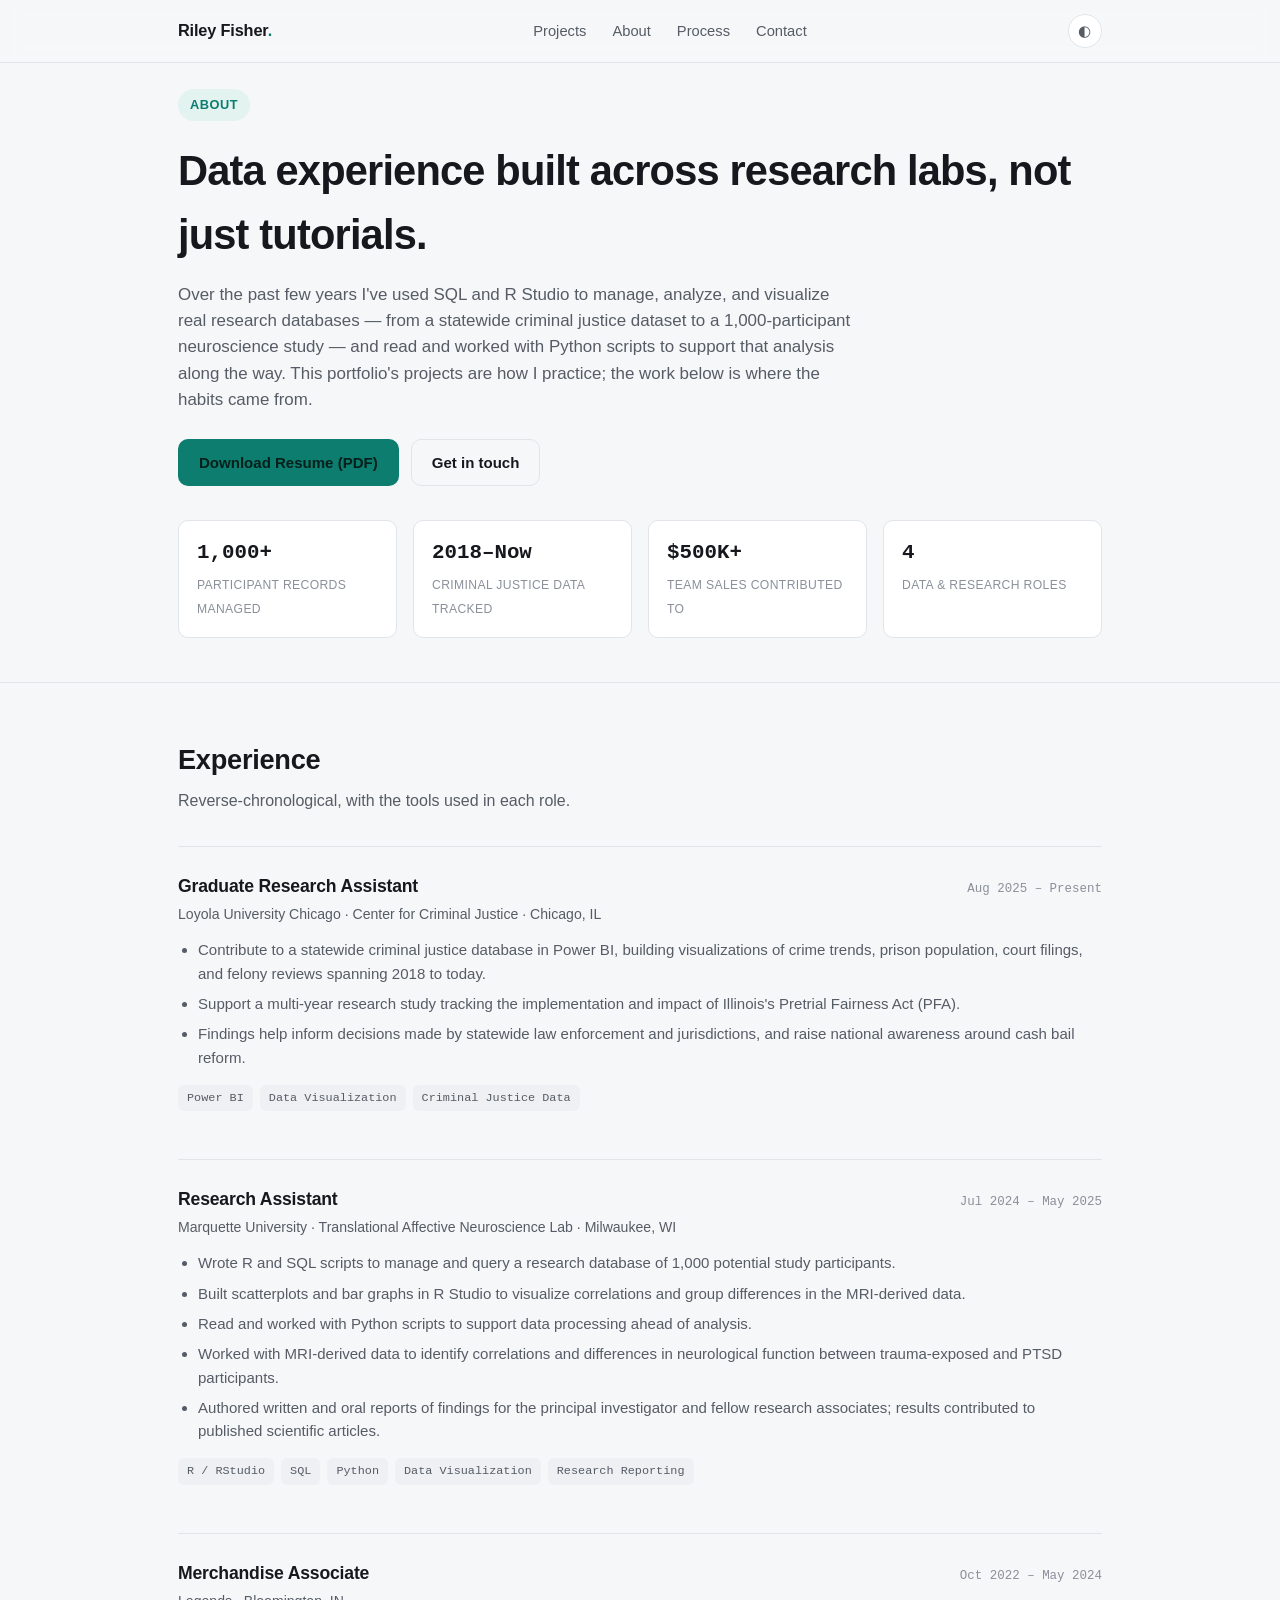
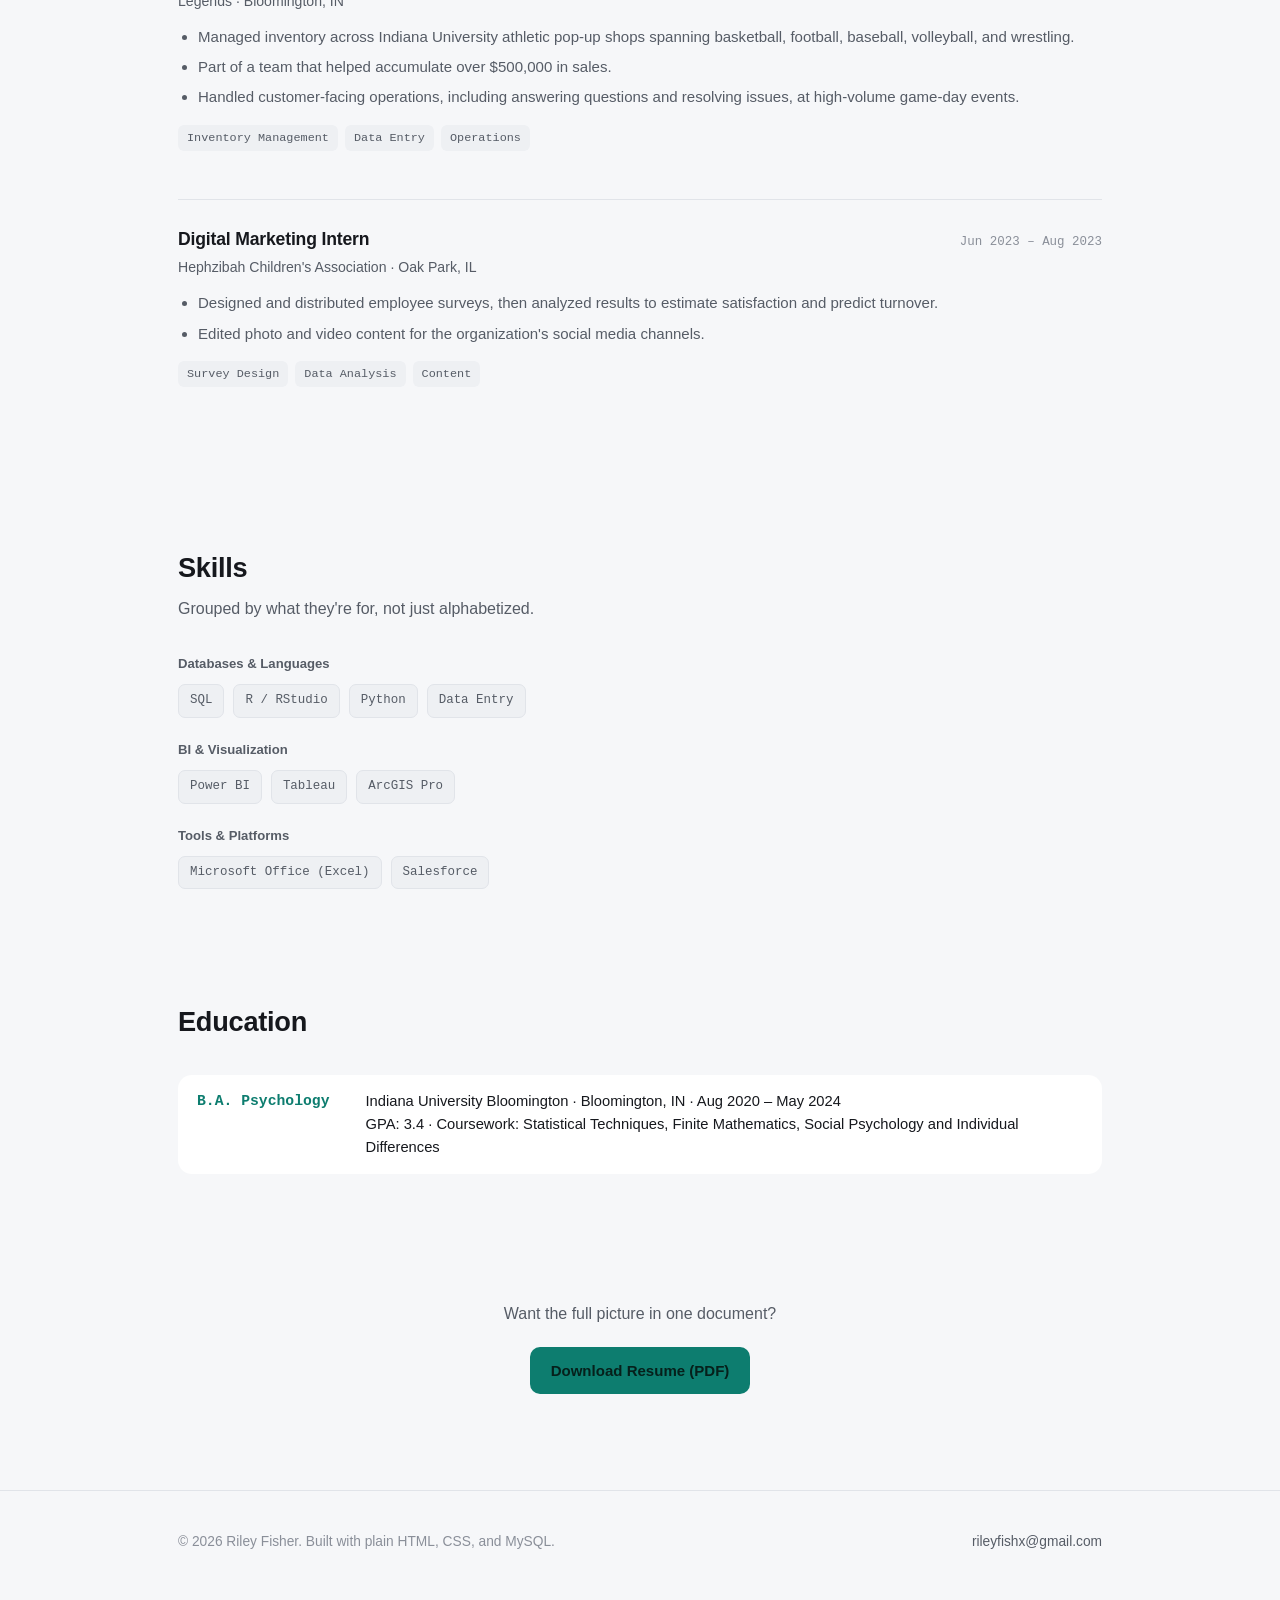
==== docs/about.html @ b972de85 "added about section to site" ====
<!doctype html>
<html lang="en">
<head>
<meta charset="utf-8">
<meta name="viewport" content="width=device-width, initial-scale=1">
<title>About — Riley Fisher</title>
<meta name="description" content="Riley Fisher's background in SQL, R Studio, Python, and Power BI across research and data roles in criminal justice, neuroscience, and retail analytics.">
<link rel="stylesheet" href="assets/styles.css">
</head>
<body>

<nav class="site-nav">
  <div class="wrap">
    <a class="brand" href="index.html">Riley Fisher<span>.</span></a>
    <ul class="nav-links">
      <li><a href="index.html#projects">Projects</a></li>
      <li><a href="about.html">About</a></li>
      <li><a href="index.html#process">Process</a></li>
      <li><a href="mailto:rileyfishx@gmail.com">Contact</a></li>
    </ul>
    <button class="theme-toggle" data-theme-toggle aria-label="Toggle color theme">◐</button>
  </div>
</nav>

<header class="case-hero">
  <div class="wrap">
    <span class="eyebrow">About</span>
    <h1>Data experience built across research labs, not just tutorials.</h1>
    <p class="lede">
      Over the past few years I've used SQL and R Studio to manage, analyze, and visualize
      real research databases — from a statewide criminal justice dataset to a
      1,000-participant neuroscience study — and read and worked with Python scripts to
      support that analysis along the way. This portfolio's projects are how I practice;
      the work below is where the habits came from.
    </p>
    <div class="btn-row" style="margin-top:26px;">
      <a class="btn btn-primary" href="assets/riley-fisher-resume.pdf" download="Riley-Fisher-Resume.pdf">Download Resume (PDF)</a>
      <a class="btn btn-ghost" href="mailto:rileyfishx@gmail.com">Get in touch</a>
    </div>
    <div class="stat-strip">
      <div class="stat-box"><b>1,000+</b><span>Participant Records Managed</span></div>
      <div class="stat-box"><b>2018&ndash;Now</b><span>Criminal Justice Data Tracked</span></div>
      <div class="stat-box"><b>$500K+</b><span>Team Sales Contributed To</span></div>
      <div class="stat-box"><b>4</b><span>Data &amp; Research Roles</span></div>
    </div>
  </div>
</header>

<section class="section">
  <div class="wrap">
    <div class="section-head">
      <h2>Experience</h2>
      <p>Reverse-chronological, with the tools used in each role.</p>
    </div>

    <div class="exp-item">
      <div class="exp-head">
        <div>
          <h3>Graduate Research Assistant</h3>
          <p class="exp-org">Loyola University Chicago &middot; Center for Criminal Justice &middot; Chicago, IL</p>
        </div>
        <span class="exp-date">Aug 2025 &ndash; Present</span>
      </div>
      <ul class="exp-bullets">
        <li>Contribute to a statewide criminal justice database in Power BI, building visualizations of crime trends, prison population, court filings, and felony reviews spanning 2018 to today.</li>
        <li>Support a multi-year research study tracking the implementation and impact of Illinois's Pretrial Fairness Act (PFA).</li>
        <li>Findings help inform decisions made by statewide law enforcement and jurisdictions, and raise national awareness around cash bail reform.</li>
      </ul>
      <div class="tag-row">
        <span class="tag">Power BI</span>
        <span class="tag">Data Visualization</span>
        <span class="tag">Criminal Justice Data</span>
      </div>
    </div>

    <div class="exp-item">
      <div class="exp-head">
        <div>
          <h3>Research Assistant</h3>
          <p class="exp-org">Marquette University &middot; Translational Affective Neuroscience Lab &middot; Milwaukee, WI</p>
        </div>
        <span class="exp-date">Jul 2024 &ndash; May 2025</span>
      </div>
      <ul class="exp-bullets">
        <li>Wrote R and SQL scripts to manage and query a research database of 1,000 potential study participants.</li>
        <li>Built scatterplots and bar graphs in R Studio to visualize correlations and group differences in the MRI-derived data.</li>
        <li>Read and worked with Python scripts to support data processing ahead of analysis.</li>
        <li>Worked with MRI-derived data to identify correlations and differences in neurological function between trauma-exposed and PTSD participants.</li>
        <li>Authored written and oral reports of findings for the principal investigator and fellow research associates; results contributed to published scientific articles.</li>
      </ul>
      <div class="tag-row">
        <span class="tag">R / RStudio</span>
        <span class="tag">SQL</span>
        <span class="tag">Python</span>
        <span class="tag">Data Visualization</span>
        <span class="tag">Research Reporting</span>
      </div>
    </div>

    <div class="exp-item">
      <div class="exp-head">
        <div>
          <h3>Merchandise Associate</h3>
          <p class="exp-org">Legends &middot; Bloomington, IN</p>
        </div>
        <span class="exp-date">Oct 2022 &ndash; May 2024</span>
      </div>
      <ul class="exp-bullets">
        <li>Managed inventory across Indiana University athletic pop-up shops spanning basketball, football, baseball, volleyball, and wrestling.</li>
        <li>Part of a team that helped accumulate over $500,000 in sales.</li>
        <li>Handled customer-facing operations, including answering questions and resolving issues, at high-volume game-day events.</li>
      </ul>
      <div class="tag-row">
        <span class="tag">Inventory Management</span>
        <span class="tag">Data Entry</span>
        <span class="tag">Operations</span>
      </div>
    </div>

    <div class="exp-item">
      <div class="exp-head">
        <div>
          <h3>Digital Marketing Intern</h3>
          <p class="exp-org">Hephzibah Children's Association &middot; Oak Park, IL</p>
        </div>
        <span class="exp-date">Jun 2023 &ndash; Aug 2023</span>
      </div>
      <ul class="exp-bullets">
        <li>Designed and distributed employee surveys, then analyzed results to estimate satisfaction and predict turnover.</li>
        <li>Edited photo and video content for the organization's social media channels.</li>
      </ul>
      <div class="tag-row">
        <span class="tag">Survey Design</span>
        <span class="tag">Data Analysis</span>
        <span class="tag">Content</span>
      </div>
    </div>
  </div>
</section>

<section class="section">
  <div class="wrap">
    <div class="section-head">
      <h2>Skills</h2>
      <p>Grouped by what they're for, not just alphabetized.</p>
    </div>
    <div class="skill-groups">
      <div class="skill-group">
        <p class="skill-group-label">Databases &amp; Languages</p>
        <div class="pill-row">
          <span class="pill">SQL</span>
          <span class="pill">R / RStudio</span>
          <span class="pill">Python</span>
          <span class="pill">Data Entry</span>
        </div>
      </div>
      <div class="skill-group">
        <p class="skill-group-label">BI &amp; Visualization</p>
        <div class="pill-row">
          <span class="pill">Power BI</span>
          <span class="pill">Tableau</span>
          <span class="pill">ArcGIS Pro</span>
        </div>
      </div>
      <div class="skill-group">
        <p class="skill-group-label">Tools &amp; Platforms</p>
        <div class="pill-row">
          <span class="pill">Microsoft Office (Excel)</span>
          <span class="pill">Salesforce</span>
        </div>
      </div>
    </div>
  </div>
</section>

<section class="section">
  <div class="wrap">
    <div class="section-head">
      <h2>Education</h2>
    </div>
    <table class="schema-table">
      <tbody>
        <tr>
          <td class="tname" style="white-space:nowrap;">B.A. Psychology</td>
          <td>
            Indiana University Bloomington &middot; Bloomington, IN &middot; Aug 2020 &ndash; May 2024<br>
            GPA: 3.4 &middot; Coursework: Statistical Techniques, Finite Mathematics, Social Psychology and Individual Differences
          </td>
        </tr>
      </tbody>
    </table>
  </div>
</section>

<section class="section">
  <div class="wrap" style="text-align:center;">
    <p style="color:var(--text-muted); margin-bottom:20px;">Want the full picture in one document?</p>
    <div class="btn-row" style="justify-content:center;">
      <a class="btn btn-primary" href="assets/riley-fisher-resume.pdf" download="Riley-Fisher-Resume.pdf">Download Resume (PDF)</a>
    </div>
  </div>
</section>

<footer>
  <div class="wrap">
    <p>© 2026 Riley Fisher. Built with plain HTML, CSS, and MySQL.</p>
    <div class="foot-links">
      <a href="mailto:rileyfishx@gmail.com">rileyfishx@gmail.com</a>
    </div>
  </div>
</footer>

<script src="assets/script.js"></script>
</body>
</html>
---- docs/assets/styles.css ----
/* ---------------------------------------------------------------
   Riley Fisher — SQL & Data Portfolio
   --------------------------------------------------------------- */

:root {
  --bg: #f6f7f9;
  --bg-elevated: #ffffff;
  --bg-inset: #eef0f3;
  --text: #16181d;
  --text-muted: #565c66;
  --text-faint: #8a8f99;
  --border: #e1e4e9;
  --accent: #0d7d6f;
  --accent-strong: #095c52;
  --accent-soft: #e3f3f0;
  --accent-2: #b45309;
  --series-1: #00876f;
  --series-2: #b45309;
  --code-bg: #16181d;
  --code-text: #e6e8eb;
  --code-keyword: #7fd3c7;
  --code-function: #f2c078;
  --code-string: #a8d98f;
  --code-comment: #8a8f99;
  --code-number: #e08ba0;
  --shadow: 0 1px 2px rgba(20, 22, 26, 0.04), 0 8px 24px rgba(20, 22, 26, 0.06);
  --radius: 14px;
  --serif: "Iowan Old Style", "Palatino Linotype", Palatino, Georgia, serif;
  --sans: -apple-system, BlinkMacSystemFont, "Segoe UI", Inter, Helvetica, Arial, sans-serif;
  --mono: "SF Mono", "JetBrains Mono", Menlo, Consolas, "Liberation Mono", monospace;
}

:root[data-theme="dark"] {
  --bg: #0f1115;
  --bg-elevated: #161920;
  --bg-inset: #1b1e26;
  --text: #eceef1;
  --text-muted: #a4a9b3;
  --text-faint: #6d7280;
  --border: #262a33;
  --accent: #5fd6c4;
  --accent-strong: #8fe6d8;
  --accent-soft: #16332f;
  --accent-2: #f0b563;
  --series-1: #20a08d;
  --series-2: #bf7d1f;
  --code-bg: #0b0d11;
  --code-text: #e6e8eb;
  --shadow: 0 1px 2px rgba(0, 0, 0, 0.2), 0 12px 32px rgba(0, 0, 0, 0.35);
}

@media (prefers-color-scheme: dark) {
  :root:not([data-theme="light"]) {
    --bg: #0f1115;
    --bg-elevated: #161920;
    --bg-inset: #1b1e26;
    --text: #eceef1;
    --text-muted: #a4a9b3;
    --text-faint: #6d7280;
    --border: #262a33;
    --accent: #5fd6c4;
    --accent-strong: #8fe6d8;
    --accent-soft: #16332f;
    --accent-2: #f0b563;
    --series-1: #20a08d;
    --series-2: #bf7d1f;
    --code-bg: #0b0d11;
    --code-text: #e6e8eb;
    --shadow: 0 1px 2px rgba(0, 0, 0, 0.2), 0 12px 32px rgba(0, 0, 0, 0.35);
  }
}

* { box-sizing: border-box; }

html { scroll-behavior: smooth; }

body {
  margin: 0;
  background: var(--bg);
  color: var(--text);
  font-family: var(--sans);
  line-height: 1.55;
  -webkit-font-smoothing: antialiased;
  transition: background 0.2s ease, color 0.2s ease;
}

.wrap {
  max-width: 980px;
  margin: 0 auto;
  padding: 0 28px;
}

/* ---------- Nav ---------- */

.site-nav {
  position: sticky;
  top: 0;
  z-index: 20;
  background: color-mix(in srgb, var(--bg) 88%, transparent);
  backdrop-filter: blur(10px);
  border-bottom: 1px solid var(--border);
}

.site-nav .wrap {
  display: flex;
  align-items: center;
  justify-content: space-between;
  height: 62px;
}

.brand {
  font-weight: 700;
  font-size: 1.02rem;
  letter-spacing: -0.01em;
  color: var(--text);
  text-decoration: none;
}

.brand span { color: var(--accent); }

.nav-links {
  display: flex;
  align-items: center;
  gap: 26px;
  list-style: none;
  margin: 0;
  padding: 0;
}

.nav-links a {
  color: var(--text-muted);
  text-decoration: none;
  font-size: 0.92rem;
  font-weight: 500;
}

.nav-links a:hover { color: var(--text); }

.theme-toggle {
  border: 1px solid var(--border);
  background: var(--bg-elevated);
  color: var(--text-muted);
  width: 34px;
  height: 34px;
  border-radius: 50%;
  cursor: pointer;
  display: flex;
  align-items: center;
  justify-content: center;
  font-size: 0.95rem;
}

.theme-toggle:hover { color: var(--accent); border-color: var(--accent); }

/* ---------- Hero ---------- */

.hero {
  padding: 88px 0 56px;
}

.eyebrow {
  display: inline-flex;
  align-items: center;
  gap: 8px;
  font-size: 0.8rem;
  font-weight: 600;
  letter-spacing: 0.04em;
  text-transform: uppercase;
  color: var(--accent);
  background: var(--accent-soft);
  padding: 6px 12px;
  border-radius: 999px;
  margin-bottom: 22px;
}

.hero h1 {
  font-size: clamp(2.2rem, 5vw, 3.4rem);
  line-height: 1.08;
  letter-spacing: -0.02em;
  margin: 0 0 18px;
}

.hero p.lede {
  font-size: 1.15rem;
  color: var(--text-muted);
  max-width: 620px;
  margin: 0 0 32px;
}

.btn-row { display: flex; gap: 12px; flex-wrap: wrap; }

.btn {
  display: inline-flex;
  align-items: center;
  gap: 8px;
  padding: 11px 20px;
  border-radius: 10px;
  font-size: 0.94rem;
  font-weight: 600;
  text-decoration: none;
  border: 1px solid transparent;
  cursor: pointer;
}

.btn-primary { background: var(--accent); color: #06201b; }
.btn-primary:hover { background: var(--accent-strong); }

.btn-ghost {
  background: transparent;
  border-color: var(--border);
  color: var(--text);
}
.btn-ghost:hover { border-color: var(--accent); color: var(--accent); }

/* ---------- Skill pills ---------- */

.pill-row {
  display: flex;
  flex-wrap: wrap;
  gap: 9px;
  margin-top: 40px;
}

.pill {
  font-family: var(--mono);
  font-size: 0.78rem;
  color: var(--text-muted);
  background: var(--bg-inset);
  border: 1px solid var(--border);
  padding: 6px 11px;
  border-radius: 7px;
}

/* ---------- Section headers ---------- */

.section { padding: 56px 0; }
.section-head { margin-bottom: 32px; }

.section-head h2 {
  font-size: 1.7rem;
  letter-spacing: -0.01em;
  margin: 0 0 8px;
}

.section-head p {
  color: var(--text-muted);
  margin: 0;
  max-width: 560px;
}

/* ---------- Project cards ---------- */

.project-grid {
  display: grid;
  grid-template-columns: repeat(2, 1fr);
  gap: 22px;
}

@media (max-width: 760px) {
  .project-grid { grid-template-columns: 1fr; }
}

.card {
  background: var(--bg-elevated);
  border: 1px solid var(--border);
  border-radius: var(--radius);
  padding: 28px;
  box-shadow: var(--shadow);
  text-decoration: none;
  color: inherit;
  display: flex;
  flex-direction: column;
  transition: transform 0.15s ease, border-color 0.15s ease;
}

.card:hover { transform: translateY(-3px); border-color: var(--accent); }

.card-tag {
  font-family: var(--mono);
  font-size: 0.72rem;
  color: var(--accent);
  text-transform: uppercase;
  letter-spacing: 0.06em;
  margin-bottom: 12px;
}

.card h3 {
  font-size: 1.3rem;
  margin: 0 0 10px;
  letter-spacing: -0.01em;
}

.card p {
  color: var(--text-muted);
  margin: 0 0 20px;
  font-size: 0.95rem;
}

.stat-row {
  display: flex;
  gap: 20px;
  margin-bottom: 20px;
  padding-top: 18px;
  border-top: 1px solid var(--border);
}

.stat b {
  display: block;
  font-size: 1.15rem;
  font-family: var(--mono);
  color: var(--text);
}

.stat span {
  font-size: 0.76rem;
  color: var(--text-faint);
  text-transform: uppercase;
  letter-spacing: 0.04em;
}

.tag-row {
  display: flex;
  flex-wrap: wrap;
  gap: 7px;
  margin-bottom: 22px;
}

.tag {
  font-size: 0.74rem;
  background: var(--bg-inset);
  color: var(--text-muted);
  padding: 4px 9px;
  border-radius: 6px;
  font-family: var(--mono);
}

.card-cta {
  margin-top: auto;
  font-weight: 600;
  font-size: 0.9rem;
  color: var(--accent);
  display: inline-flex;
  align-items: center;
  gap: 6px;
}

.card:hover .card-cta { gap: 9px; }

/* ---------- Case study page ---------- */

.back-link {
  display: inline-flex;
  align-items: center;
  gap: 6px;
  color: var(--text-muted);
  text-decoration: none;
  font-size: 0.88rem;
  margin: 28px 0 0;
}
.back-link:hover { color: var(--accent); }

.case-hero { padding: 26px 0 44px; border-bottom: 1px solid var(--border); }

.case-hero .eyebrow { margin-bottom: 18px; }

.case-hero h1 {
  font-size: clamp(1.9rem, 4.2vw, 2.6rem);
  letter-spacing: -0.02em;
  margin: 0 0 14px;
}

.case-hero p.lede {
  color: var(--text-muted);
  font-size: 1.06rem;
  max-width: 680px;
  margin: 0;
}

.stat-strip {
  display: grid;
  grid-template-columns: repeat(4, 1fr);
  gap: 16px;
  margin-top: 34px;
}

@media (max-width: 700px) {
  .stat-strip { grid-template-columns: repeat(2, 1fr); }
}

.stat-box {
  background: var(--bg-elevated);
  border: 1px solid var(--border);
  border-radius: 10px;
  padding: 16px 18px;
}

.stat-box b {
  display: block;
  font-family: var(--mono);
  font-size: 1.3rem;
  margin-bottom: 2px;
}

.stat-box span {
  font-size: 0.76rem;
  color: var(--text-faint);
  text-transform: uppercase;
  letter-spacing: 0.03em;
}

/* schema table */

.schema-table {
  width: 100%;
  border-collapse: collapse;
  background: var(--bg-elevated);
  border: 1px solid var(--border);
  border-radius: var(--radius);
  overflow: hidden;
  font-size: 0.92rem;
}

.schema-table th {
  text-align: left;
  background: var(--bg-inset);
  color: var(--text-faint);
  font-size: 0.74rem;
  text-transform: uppercase;
  letter-spacing: 0.04em;
  padding: 12px 18px;
  font-weight: 600;
}

.schema-table td {
  padding: 14px 18px;
  border-top: 1px solid var(--border);
  vertical-align: top;
}

.schema-table td.tname {
  font-family: var(--mono);
  color: var(--accent);
  white-space: nowrap;
  font-weight: 600;
}

.schema-table td.trows {
  font-family: var(--mono);
  color: var(--text-faint);
  white-space: nowrap;
}

/* build steps */

.step-list {
  list-style: none;
  margin: 0;
  padding: 0;
  counter-reset: step;
  display: flex;
  flex-direction: column;
  gap: 4px;
}

.step-list li {
  counter-increment: step;
  position: relative;
  padding: 16px 0 16px 46px;
  border-top: 1px solid var(--border);
}

.step-list li:first-child { border-top: none; }

.step-list li::before {
  content: counter(step);
  position: absolute;
  left: 0;
  top: 14px;
  width: 28px;
  height: 28px;
  border-radius: 50%;
  background: var(--accent-soft);
  color: var(--accent);
  font-family: var(--mono);
  font-size: 0.8rem;
  font-weight: 700;
  display: flex;
  align-items: center;
  justify-content: center;
}

.step-list code {
  font-family: var(--mono);
  background: var(--bg-inset);
  padding: 1px 6px;
  border-radius: 5px;
  font-size: 0.88rem;
}

.step-list b { display: block; margin-bottom: 3px; }
.step-list p { margin: 0; color: var(--text-muted); font-size: 0.92rem; }

/* query blocks */

.query-block {
  background: var(--bg-elevated);
  border: 1px solid var(--border);
  border-radius: var(--radius);
  overflow: hidden;
  margin-bottom: 28px;
  box-shadow: var(--shadow);
}

.query-head {
  padding: 18px 24px;
  border-bottom: 1px solid var(--border);
}

.query-head .qnum {
  font-family: var(--mono);
  font-size: 0.74rem;
  color: var(--accent);
  text-transform: uppercase;
  letter-spacing: 0.05em;
  margin-bottom: 6px;
}

.query-head h3 { margin: 0 0 8px; font-size: 1.18rem; }
.query-head p { margin: 0; color: var(--text-muted); font-size: 0.93rem; }

.concept-row {
  display: flex;
  flex-wrap: wrap;
  gap: 7px;
  padding: 16px 24px 0;
}

pre.sql {
  margin: 18px 24px 24px;
  padding: 18px 20px;
  background: var(--code-bg);
  color: var(--code-text);
  border-radius: 10px;
  overflow-x: auto;
  font-family: var(--mono);
  font-size: 0.84rem;
  line-height: 1.65;
}

pre.sql .k { color: var(--code-keyword); font-weight: 600; }
pre.sql .f { color: var(--code-function); }
pre.sql .s { color: var(--code-string); }
pre.sql .c { color: var(--code-comment); font-style: italic; }
pre.sql .n { color: var(--code-number); }

/* footer */

footer {
  border-top: 1px solid var(--border);
  margin-top: 40px;
  padding: 40px 0 60px;
}

footer .wrap {
  display: flex;
  justify-content: space-between;
  align-items: center;
  flex-wrap: wrap;
  gap: 14px;
}

footer p { margin: 0; color: var(--text-faint); font-size: 0.86rem; }

footer .foot-links { display: flex; gap: 18px; }
footer .foot-links a { color: var(--text-muted); text-decoration: none; font-size: 0.86rem; }
footer .foot-links a:hover { color: var(--accent); }

.case-nav {
  display: flex;
  justify-content: space-between;
  gap: 16px;
  padding: 20px 0 0;
  flex-wrap: wrap;
}

/* ---------- Charts ---------- */

.chart-wrap {
  padding: 22px 24px 28px;
  border-top: 1px solid var(--border);
}

.chart-eyebrow {
  font-family: var(--mono);
  font-size: 0.7rem;
  color: var(--text-faint);
  text-transform: uppercase;
  letter-spacing: 0.05em;
  margin-bottom: 5px;
}

.chart-title {
  font-size: 0.96rem;
  font-weight: 600;
  margin: 0 0 18px;
  color: var(--text);
}

.chart-panels {
  display: grid;
  grid-template-columns: 1fr 1fr;
  gap: 28px;
}

@media (max-width: 620px) {
  .chart-panels { grid-template-columns: 1fr; }
}

.chart-panel-label {
  font-size: 0.8rem;
  font-weight: 600;
  color: var(--text-muted);
  margin: 0 0 10px;
  display: flex;
  align-items: center;
  gap: 7px;
}

.chart-panel-label .dot {
  width: 8px;
  height: 8px;
  border-radius: 50%;
  flex: none;
}

.viz-svg { width: 100%; height: auto; display: block; overflow: visible; }
.viz-svg-line { cursor: crosshair; }

/* bar fill comes from an inline gradient (fill="url(#...)") set per-bar in the
   markup; only non-color mark styling lives here so the gradient wins */
.viz-bar {
  transform-box: fill-box;
  transform-origin: left center;
  cursor: pointer;
  filter: drop-shadow(0 2px 5px color-mix(in srgb, var(--series-1) 30%, transparent));
  transition: transform 0.18s cubic-bezier(.34,1.56,.64,1), filter 0.18s ease, opacity 0.15s ease;
}
.viz-bar.s2 { filter: drop-shadow(0 2px 5px color-mix(in srgb, var(--series-2) 30%, transparent)); }
.viz-bar:hover, .viz-bar:focus-visible {
  transform: scaleY(1.18);
  filter: drop-shadow(0 3px 9px color-mix(in srgb, var(--series-1) 55%, transparent));
  outline: none;
}
.viz-bar.s2:hover, .viz-bar.s2:focus-visible {
  filter: drop-shadow(0 3px 9px color-mix(in srgb, var(--series-2) 55%, transparent));
}

.viz-grid { stroke: var(--border); stroke-width: 1; }
.viz-axis { stroke: var(--text-faint); stroke-width: 1; }

.viz-label { fill: var(--text-muted); font-family: var(--sans); font-size: 10.5px; }
.viz-value { fill: var(--text); font-family: var(--mono); font-size: 10.5px; font-weight: 600; }
.viz-value-muted { fill: var(--text-faint); font-family: var(--mono); font-size: 9.5px; }

.viz-line {
  fill: none;
  stroke-width: 2.25;
  stroke-linecap: round;
  stroke-linejoin: round;
  filter: drop-shadow(0 1px 3px color-mix(in srgb, var(--series-1) 45%, transparent));
}
.viz-line.s1 { stroke: var(--series-1); }
.viz-line.s2 { stroke: var(--series-2); filter: drop-shadow(0 1px 3px color-mix(in srgb, var(--series-2) 45%, transparent)); }

.viz-area { pointer-events: none; }

.viz-crosshair {
  stroke: var(--text-faint);
  stroke-width: 1;
  opacity: 0;
  transition: opacity 0.12s ease;
  pointer-events: none;
}
.viz-crosshair.visible { opacity: 0.5; }

.viz-hit-col { fill: transparent; }

.viz-dot {
  stroke: var(--bg-elevated);
  stroke-width: 2;
  cursor: pointer;
  transition: r 0.15s cubic-bezier(.34,1.56,.64,1);
}
.viz-dot.s1 { fill: var(--series-1); }
.viz-dot.s2 { fill: var(--series-2); }
.viz-dot:hover, .viz-dot:focus-visible, .viz-dot.active { r: 6; outline: none; }

.pulse-ring {
  pointer-events: none;
  opacity: 0.5;
}
.pulse-ring.s1 { fill: var(--series-1); }
.pulse-ring.s2 { fill: var(--series-2); }

@media (prefers-reduced-motion: no-preference) {
  .pulse-ring { animation: viz-pulse 2.4s ease-in-out infinite; }
  .pulse-ring.s2 { animation-delay: 0.35s; }
}

@keyframes viz-pulse {
  0% { r: 4; opacity: 0.5; }
  70% { r: 13; opacity: 0; }
  100% { r: 13; opacity: 0; }
}

/* Entrance animation: bars grow in, lines draw in, staggered by --i.
   Gated on prefers-reduced-motion so nothing moves for readers who opt out —
   the default (motion allowed) state below is what animates in. */
@media (prefers-reduced-motion: no-preference) {
  .chart-wrap .viz-bar {
    transform: scaleX(0) scaleY(1);
    transition: transform 0.7s cubic-bezier(.16,1,.3,1);
    transition-delay: calc(var(--i, 0) * 55ms);
  }
  .chart-wrap.chart-in-view .viz-bar { transform: scaleX(1) scaleY(1); }
  .chart-wrap .viz-bar:hover, .chart-wrap .viz-bar:focus-visible { transform: scaleX(1) scaleY(1.18); }

  .chart-wrap .viz-line-path {
    stroke-dasharray: var(--len);
    stroke-dashoffset: var(--len);
    transition: stroke-dashoffset 1.3s cubic-bezier(.16,1,.3,1);
  }
  .chart-wrap.chart-in-view .viz-line-path { stroke-dashoffset: 0; }

  .chart-wrap .viz-area { opacity: 0; transition: opacity 1.1s ease 0.5s; }
  .chart-wrap.chart-in-view .viz-area { opacity: 1; }

  .chart-wrap .viz-dot {
    opacity: 0;
    transition: opacity 0.35s ease, r 0.15s cubic-bezier(.34,1.56,.64,1);
    transition-delay: calc(var(--i, 0) * 70ms + 0.6s);
  }
  .chart-wrap.chart-in-view .viz-dot { opacity: 1; }

  .pulse-ring { opacity: 0; transition: opacity 0.4s ease 1.6s; }
  .chart-wrap.chart-in-view .pulse-ring { opacity: 0.5; }
  .chart-wrap.chart-in-view .pulse-ring { animation: viz-pulse 2.4s ease-in-out 1.6s infinite; }
}

.chart-legend {
  display: flex;
  gap: 20px;
  margin-top: 16px;
  flex-wrap: wrap;
}

.chart-legend-item {
  display: flex;
  align-items: center;
  gap: 7px;
  font-size: 0.8rem;
  color: var(--text-muted);
}

.chart-legend-swatch {
  width: 12px;
  height: 3px;
  border-radius: 2px;
  flex: none;
}
.chart-legend-swatch.s1 { background: var(--series-1); }
.chart-legend-swatch.s2 { background: var(--series-2); }

.chart-tooltip {
  position: fixed;
  pointer-events: none;
  background: var(--code-bg);
  color: var(--code-text);
  border-radius: 8px;
  padding: 8px 12px;
  font-size: 0.78rem;
  box-shadow: var(--shadow);
  opacity: 0;
  transform: translate(-50%, -115%);
  transition: opacity 0.1s ease;
  z-index: 50;
  white-space: nowrap;
}

.chart-tooltip.visible { opacity: 1; }
.chart-tooltip .tt-label { color: var(--text-faint, #9aa); opacity: 0.75; margin-right: 8px; }
.chart-tooltip .tt-value { font-family: var(--mono); font-weight: 700; }
.chart-tooltip .tt-head {
  font-family: var(--mono);
  font-size: 0.7rem;
  color: var(--text-faint, #9aa);
  text-transform: uppercase;
  letter-spacing: 0.04em;
  margin-bottom: 5px;
}
.chart-tooltip .tt-row {
  display: flex;
  align-items: center;
  gap: 7px;
  padding: 1px 0;
}
.chart-tooltip .tt-row .tt-key {
  width: 8px;
  height: 8px;
  border-radius: 2px;
  flex: none;
}
.chart-tooltip .tt-row .tt-name { flex: 1; opacity: 0.85; }

.chart-wrap { position: relative; }
.chart-wrap::before {
  content: "";
  position: absolute;
  inset: 0;
  background:
    radial-gradient(480px 220px at 8% -10%, color-mix(in srgb, var(--series-1) 10%, transparent), transparent 65%),
    radial-gradient(420px 220px at 92% 110%, color-mix(in srgb, var(--series-2) 8%, transparent), transparent 65%);
  pointer-events: none;
  z-index: 0;
}
.chart-wrap > * { position: relative; z-index: 1; }

.chart-table-toggle { margin-top: 18px; }

.chart-table-toggle summary {
  cursor: pointer;
  font-size: 0.8rem;
  color: var(--accent);
  font-weight: 600;
  list-style: none;
}
.chart-table-toggle summary::-webkit-details-marker { display: none; }
.chart-table-toggle summary::before { content: "▸ "; }
.chart-table-toggle[open] summary::before { content: "▾ "; }

.chart-data-table {
  margin-top: 12px;
  width: 100%;
  border-collapse: collapse;
  font-size: 0.82rem;
}

.chart-data-table th, .chart-data-table td {
  text-align: left;
  padding: 7px 12px;
  border-top: 1px solid var(--border);
}

.chart-data-table th {
  color: var(--text-faint);
  font-weight: 600;
  text-transform: uppercase;
  font-size: 0.68rem;
  letter-spacing: 0.04em;
}

.chart-data-table td.num, .chart-data-table th.num {
  font-family: var(--mono);
  text-align: right;
}

/* ---------- About page: experience & skills ---------- */

.exp-item {
  padding: 26px 0;
  border-top: 1px solid var(--border);
}
.exp-item:first-child { border-top: none; padding-top: 0; }

.exp-head {
  display: flex;
  justify-content: space-between;
  align-items: baseline;
  gap: 16px;
  flex-wrap: wrap;
  margin-bottom: 12px;
}

.exp-head h3 {
  font-size: 1.1rem;
  margin: 0 0 4px;
  letter-spacing: -0.01em;
}

.exp-org {
  margin: 0;
  font-size: 0.88rem;
  color: var(--text-muted);
}

.exp-date {
  font-family: var(--mono);
  font-size: 0.78rem;
  color: var(--text-faint);
  white-space: nowrap;
  flex: none;
}

.exp-bullets {
  margin: 0 0 16px;
  padding-left: 20px;
  color: var(--text-muted);
  font-size: 0.94rem;
  display: flex;
  flex-direction: column;
  gap: 7px;
}

.skill-groups {
  display: flex;
  flex-direction: column;
  gap: 22px;
}

.skill-group-label {
  font-size: 0.82rem;
  font-weight: 600;
  color: var(--text-muted);
  margin: 0 0 10px;
}

.skill-groups .pill-row { margin-top: 0; }
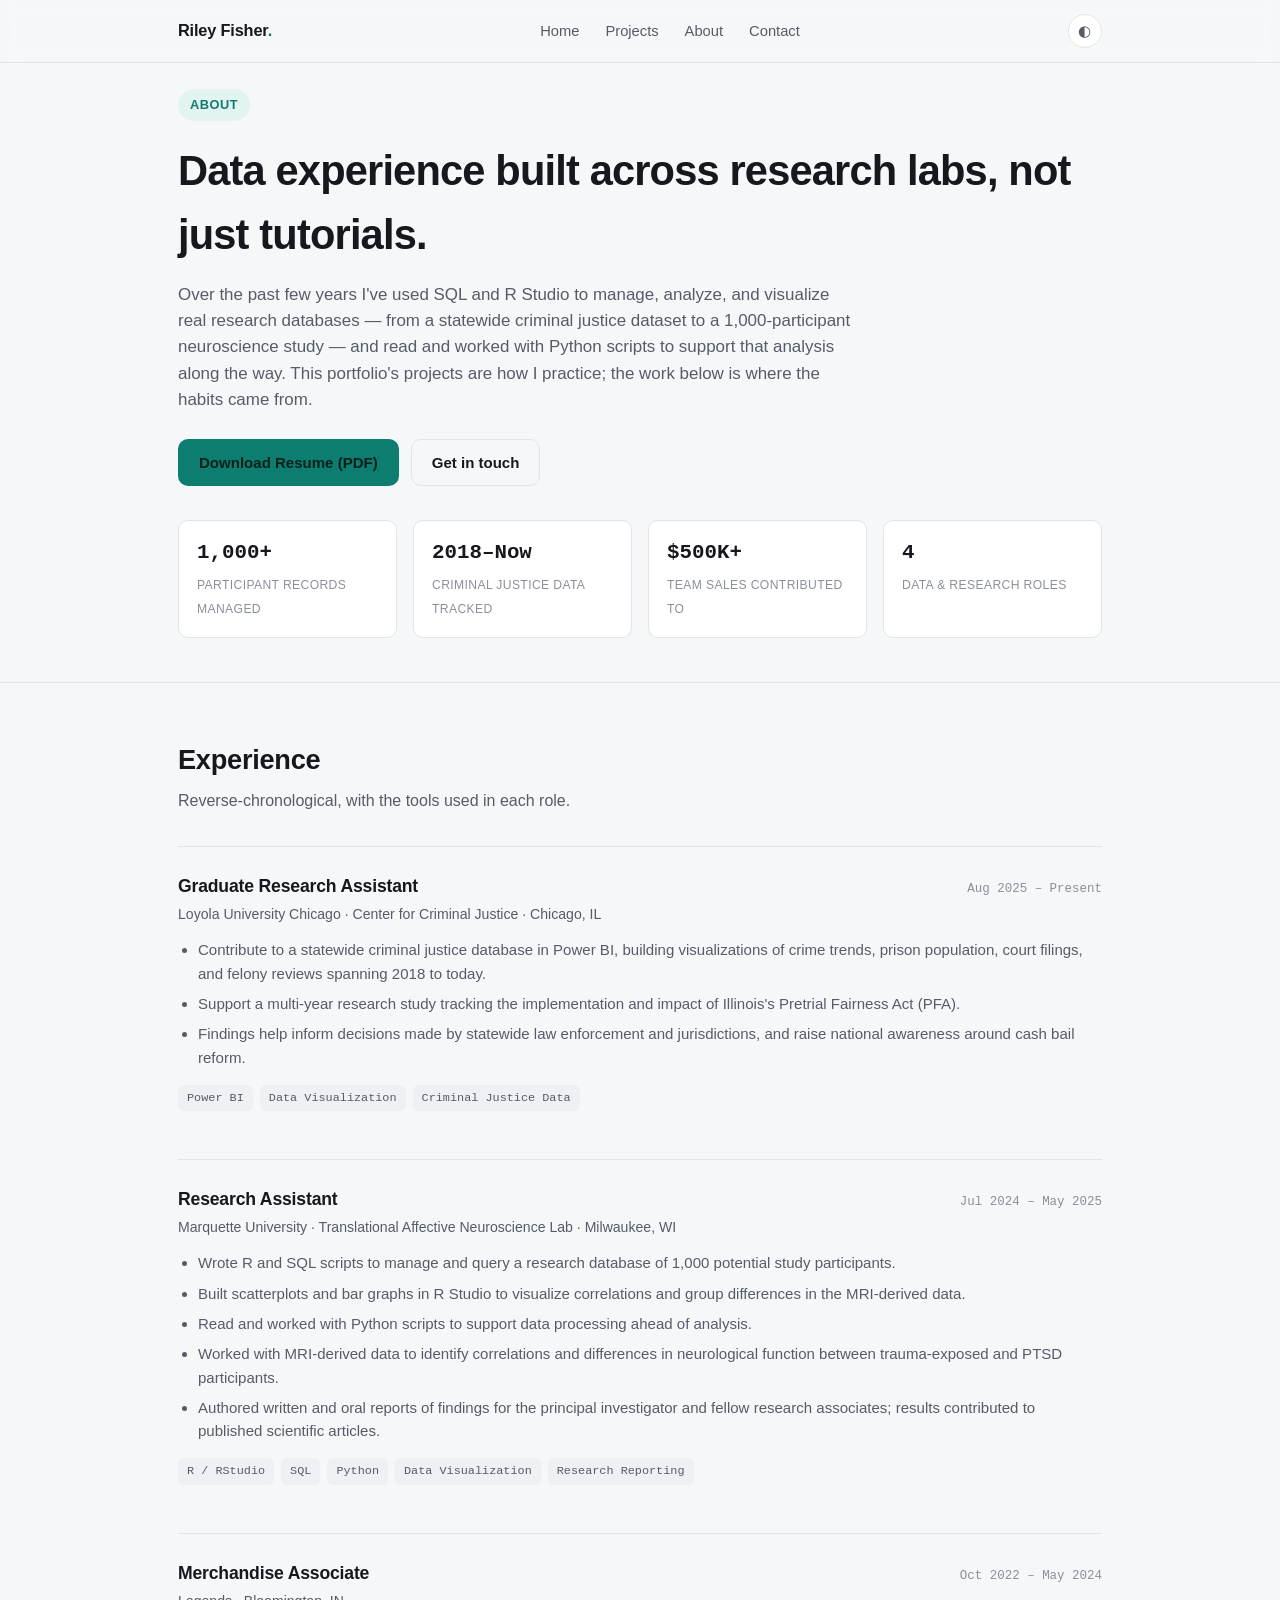
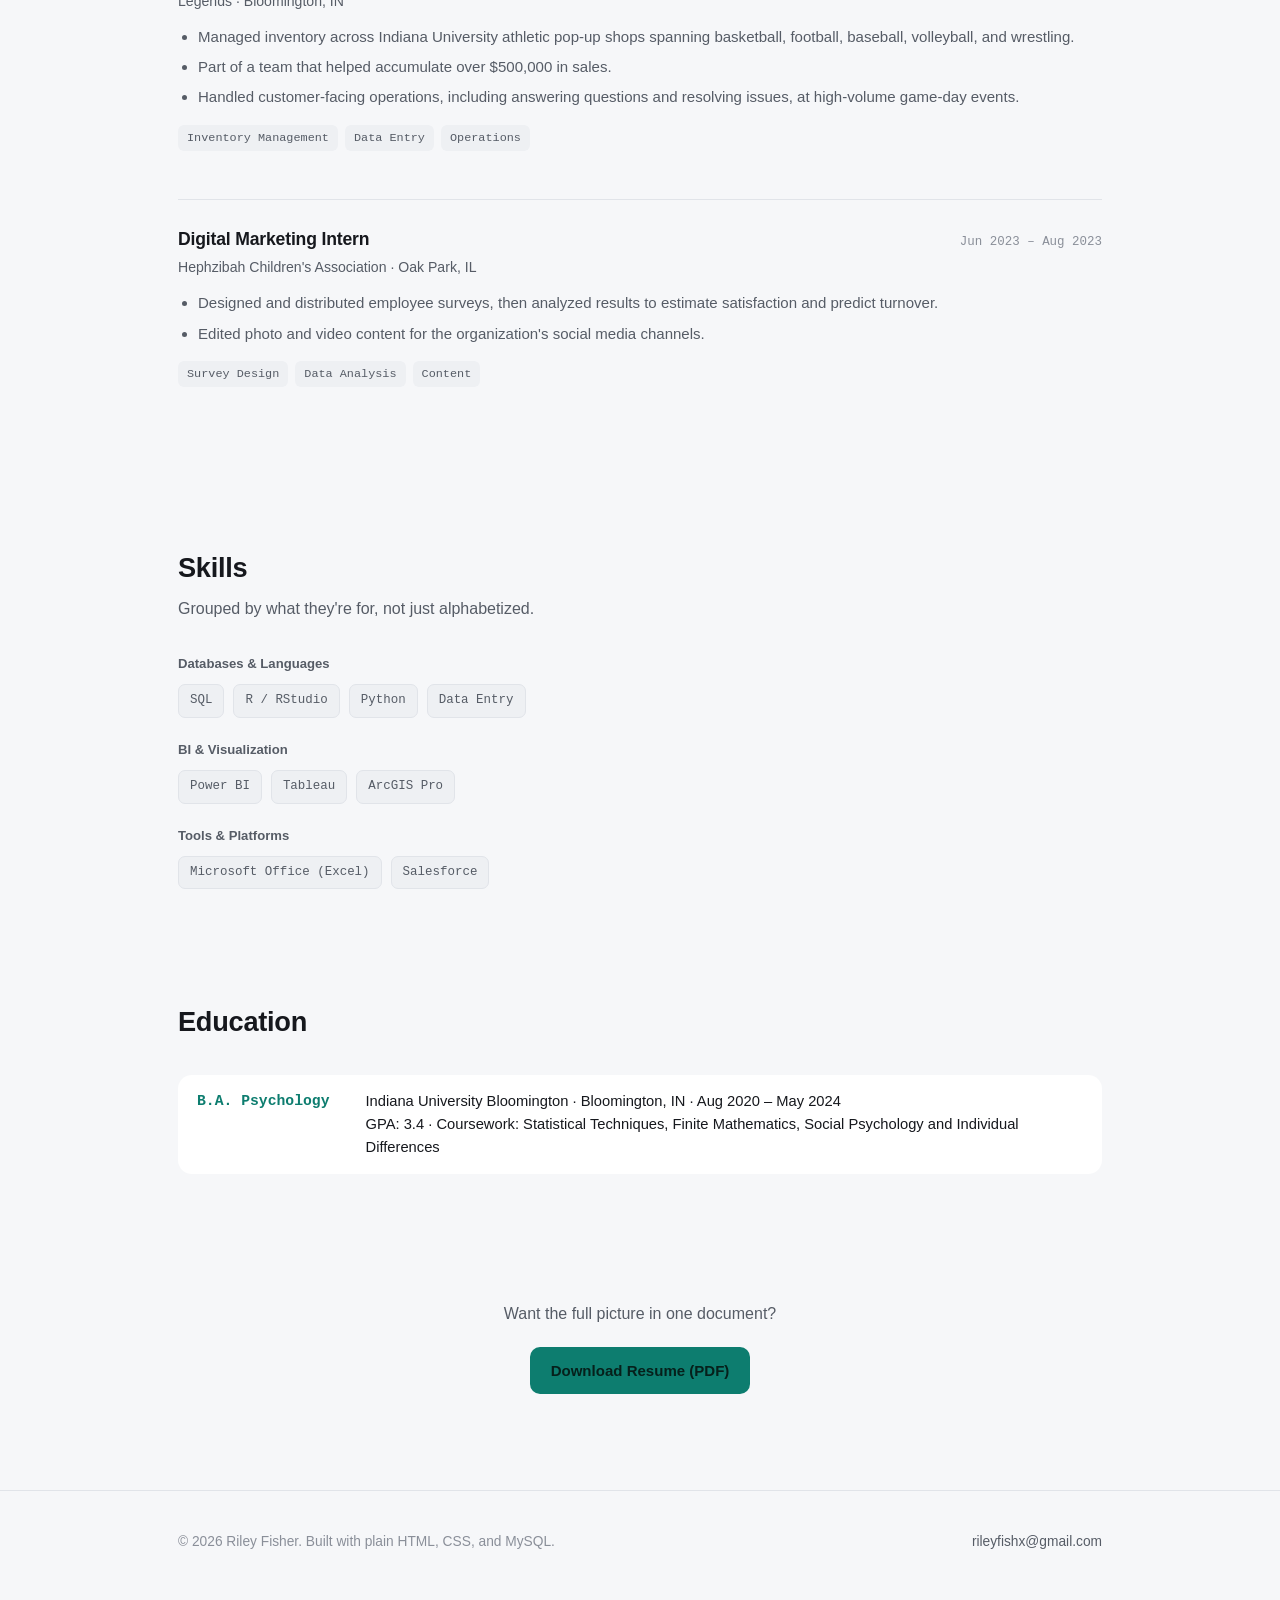
==== commit ceb47420: "added home tab, removed process tab" ====
--- a/docs/about.html
+++ b/docs/about.html
@@ -13,9 +13,9 @@
   <div class="wrap">
     <a class="brand" href="index.html">Riley Fisher<span>.</span></a>
     <ul class="nav-links">
+      <li><a href="index.html">Home</a></li>
       <li><a href="index.html#projects">Projects</a></li>
       <li><a href="about.html">About</a></li>
-      <li><a href="index.html#process">Process</a></li>
       <li><a href="mailto:rileyfishx@gmail.com">Contact</a></li>
     </ul>
     <button class="theme-toggle" data-theme-toggle aria-label="Toggle color theme">◐</button>
--- a/docs/assets/styles.css
+++ b/docs/assets/styles.css
@@ -16,6 +16,9 @@
   --accent-2: #b45309;
   --series-1: #00876f;
   --series-2: #b45309;
+  --series-3: #6d4aa8;
+  --series-4: #bb2f56;
+  --seg-ink: #ffffff;
   --code-bg: #16181d;
   --code-text: #e6e8eb;
   --code-keyword: #7fd3c7;
@@ -44,6 +47,9 @@
   --accent-2: #f0b563;
   --series-1: #20a08d;
   --series-2: #bf7d1f;
+  --series-3: #9b7fd4;
+  --series-4: #e2647f;
+  --seg-ink: #16181d;
   --code-bg: #0b0d11;
   --code-text: #e6e8eb;
   --shadow: 0 1px 2px rgba(0, 0, 0, 0.2), 0 12px 32px rgba(0, 0, 0, 0.35);
@@ -64,6 +70,9 @@
     --accent-2: #f0b563;
     --series-1: #20a08d;
     --series-2: #bf7d1f;
+    --series-3: #9b7fd4;
+    --series-4: #e2647f;
+    --seg-ink: #16181d;
     --code-bg: #0b0d11;
     --code-text: #e6e8eb;
     --shadow: 0 1px 2px rgba(0, 0, 0, 0.2), 0 12px 32px rgba(0, 0, 0, 0.35);
@@ -925,3 +934,129 @@
 }
 
 .skill-groups .pill-row { margin-top: 0; }
+
+/* ---------- Healthcare charts: composition bar, bubble scatter, lollipop ---------- */
+
+/* Composition bar (stacked, part-to-whole) */
+.viz-seg {
+  transform-box: fill-box;
+  transform-origin: left center;
+  cursor: pointer;
+  transition: filter 0.15s ease, transform 0.15s ease;
+}
+.viz-seg:hover, .viz-seg:focus-visible { filter: brightness(1.08); outline: none; }
+.viz-seg.f1 { fill: var(--series-1); }
+.viz-seg.f2 { fill: var(--series-3); }
+.viz-seg.f3 { fill: var(--series-2); }
+.viz-seg.f4 { fill: var(--series-4); }
+
+.viz-seg-label {
+  fill: var(--seg-ink);
+  font-family: var(--mono);
+  font-size: 11px;
+  font-weight: 700;
+  pointer-events: none;
+}
+
+.legend-4 {
+  display: flex;
+  flex-wrap: wrap;
+  gap: 18px;
+  margin-top: 18px;
+}
+.legend-4 .chart-legend-item .chart-legend-swatch {
+  width: 10px;
+  height: 10px;
+  border-radius: 3px;
+}
+.legend-4 .chart-legend-swatch.f1 { background: var(--series-1); }
+.legend-4 .chart-legend-swatch.f2 { background: var(--series-3); }
+.legend-4 .chart-legend-swatch.f3 { background: var(--series-2); }
+.legend-4 .chart-legend-swatch.f4 { background: var(--series-4); }
+
+/* Bubble scatter */
+.viz-bubble {
+  fill: var(--series-1);
+  stroke: var(--bg-elevated);
+  stroke-width: 1.5;
+  opacity: var(--op, 1);
+  cursor: pointer;
+  transform-box: fill-box;
+  transform-origin: center;
+  transition: transform 0.15s cubic-bezier(.34,1.56,.64,1), stroke-width 0.15s ease;
+}
+.viz-bubble:hover, .viz-bubble:focus-visible {
+  transform: scale(1.15);
+  stroke-width: 2;
+  outline: none;
+}
+.viz-ref-line {
+  stroke: var(--text-faint);
+  stroke-width: 1;
+  opacity: 0.55;
+}
+.viz-ref-label {
+  fill: var(--text-faint);
+  font-family: var(--mono);
+  font-size: 9.5px;
+}
+
+/* Lollipop chart */
+.viz-stem {
+  stroke: var(--border);
+  stroke-width: 2;
+}
+.viz-lolli {
+  stroke: var(--bg-elevated);
+  stroke-width: 2;
+  cursor: pointer;
+  transition: r 0.15s cubic-bezier(.34,1.56,.64,1);
+}
+.viz-lolli.above { fill: var(--series-1); }
+.viz-lolli.below { fill: var(--series-2); }
+.viz-lolli:hover, .viz-lolli:focus-visible { r: 8; outline: none; }
+.viz-avg-line {
+  stroke: var(--text-faint);
+  stroke-width: 1.25;
+  opacity: 0.6;
+}
+.viz-avg-label {
+  fill: var(--text-faint);
+  font-family: var(--mono);
+  font-size: 9.5px;
+}
+
+/* Entrance animation for the new mark types, same reduced-motion gate as the NHL charts */
+@media (prefers-reduced-motion: no-preference) {
+  .chart-wrap .viz-seg {
+    transform: scaleX(0);
+    transition: transform 0.65s cubic-bezier(.16,1,.3,1);
+    transition-delay: calc(var(--i, 0) * 110ms);
+  }
+  .chart-wrap.chart-in-view .viz-seg { transform: scaleX(1); }
+  .chart-wrap .viz-seg-label { opacity: 0; transition: opacity 0.3s ease; transition-delay: calc(var(--i, 0) * 110ms + 0.5s); }
+  .chart-wrap.chart-in-view .viz-seg-label { opacity: 1; }
+
+  .chart-wrap .viz-bubble {
+    opacity: 0;
+    transform: scale(0.3);
+    transition: opacity 0.5s ease, transform 0.5s cubic-bezier(.34,1.56,.64,1);
+    transition-delay: calc(var(--i, 0) * 45ms);
+  }
+  .chart-wrap.chart-in-view .viz-bubble { opacity: var(--op, 1); transform: scale(1); }
+  .chart-wrap .viz-bubble:hover, .chart-wrap .viz-bubble:focus-visible { transform: scale(1.15); }
+
+  .chart-wrap .viz-stem {
+    stroke-dasharray: var(--len, 400);
+    stroke-dashoffset: var(--len, 400);
+    transition: stroke-dashoffset 0.6s cubic-bezier(.16,1,.3,1);
+    transition-delay: calc(var(--i, 0) * 90ms);
+  }
+  .chart-wrap.chart-in-view .viz-stem { stroke-dashoffset: 0; }
+  .chart-wrap .viz-lolli {
+    opacity: 0;
+    transition: opacity 0.3s ease, r 0.15s cubic-bezier(.34,1.56,.64,1);
+    transition-delay: calc(var(--i, 0) * 90ms + 0.35s);
+  }
+  .chart-wrap.chart-in-view .viz-lolli { opacity: 1; }
+}
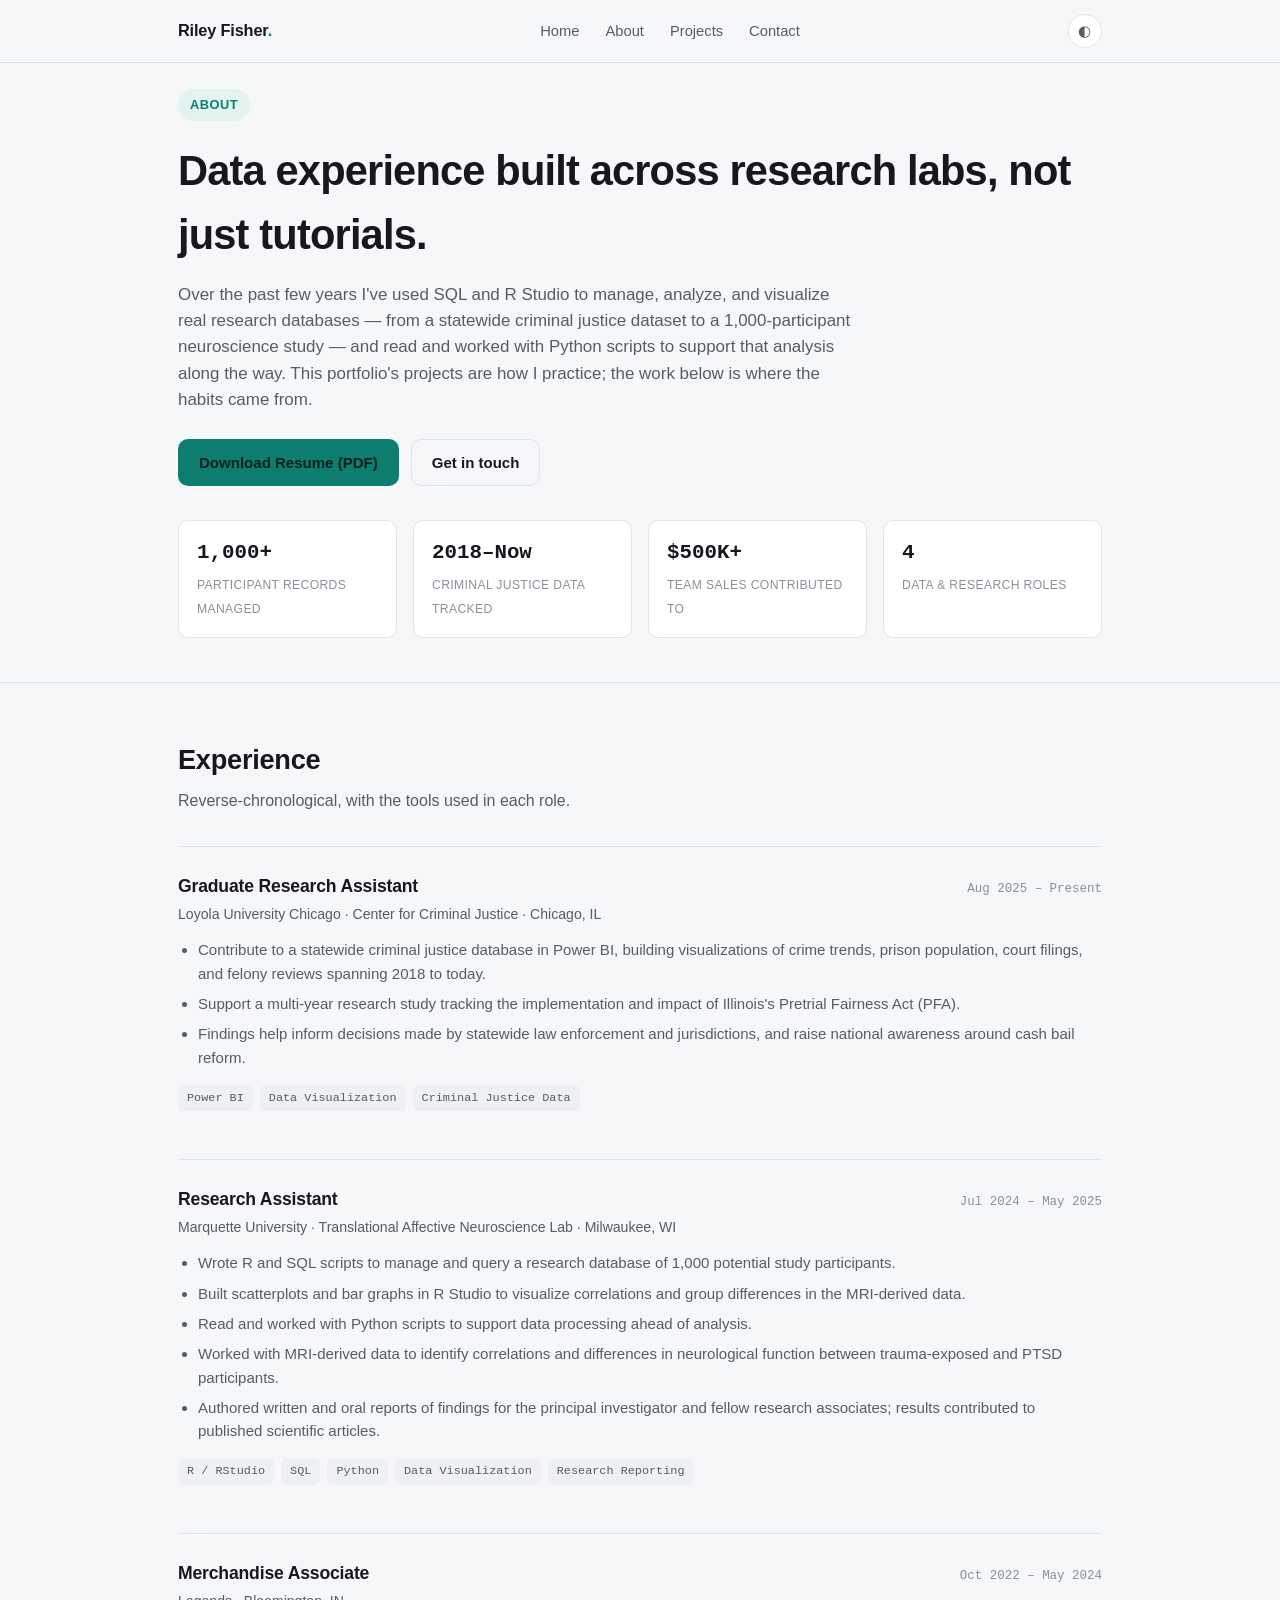
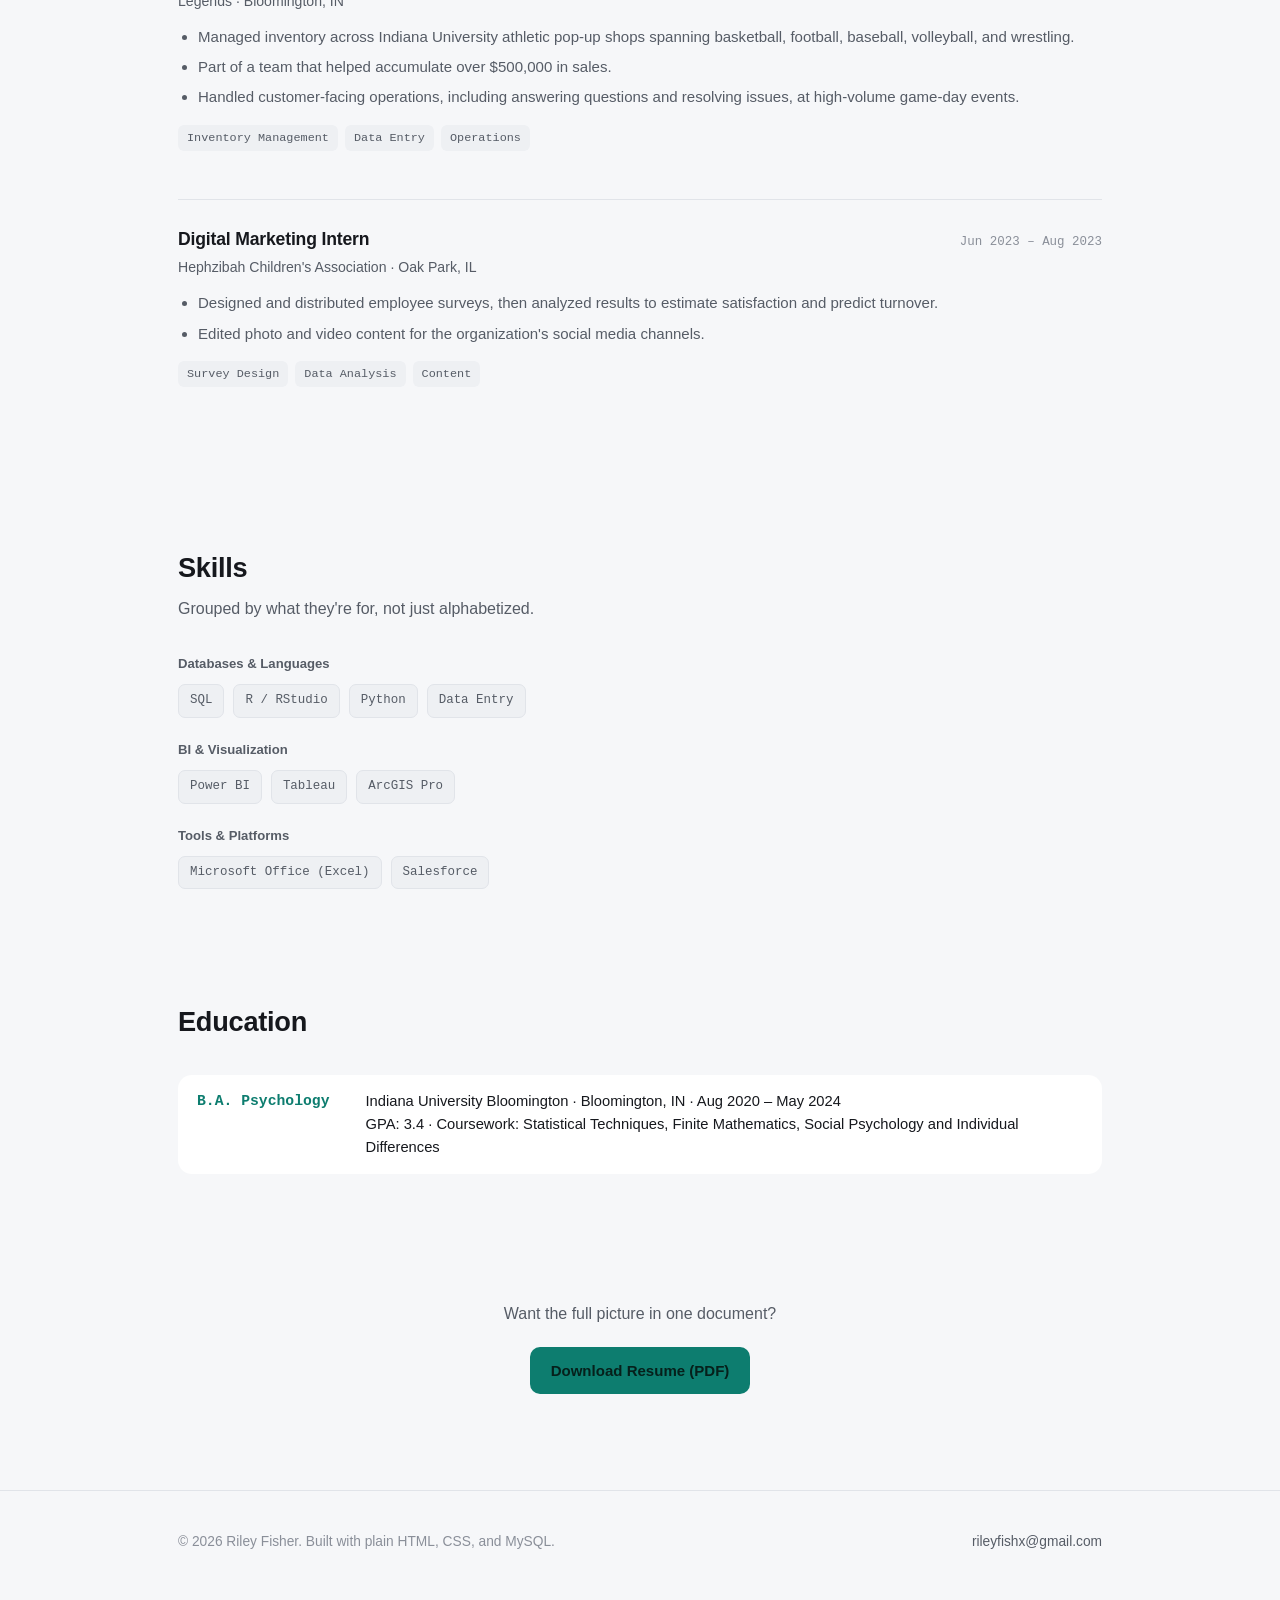
==== commit 746891e2: "reorganized top buttons" ====
--- a/docs/about.html
+++ b/docs/about.html
@@ -14,9 +14,9 @@
     <a class="brand" href="index.html">Riley Fisher<span>.</span></a>
     <ul class="nav-links">
       <li><a href="index.html">Home</a></li>
+      <li><a href="about.html">About</a></li>
       <li><a href="index.html#projects">Projects</a></li>
-      <li><a href="about.html">About</a></li>
-      <li><a href="mailto:rileyfishx@gmail.com">Contact</a></li>
+      <li><a href="contact.html">Contact</a></li>
     </ul>
     <button class="theme-toggle" data-theme-toggle aria-label="Toggle color theme">◐</button>
   </div>
--- a/docs/assets/styles.css
+++ b/docs/assets/styles.css
@@ -834,6 +834,18 @@
 }
 .chart-wrap > * { position: relative; z-index: 1; }
 
+.chart-takeaway {
+  margin-top: 16px;
+  padding: 12px 16px;
+  background: var(--accent-soft);
+  border-left: 3px solid var(--accent);
+  border-radius: 8px;
+  font-size: 0.88rem;
+  line-height: 1.55;
+  color: var(--text);
+}
+.chart-takeaway b { color: var(--accent-strong); }
+
 .chart-table-toggle { margin-top: 18px; }
 
 .chart-table-toggle summary {
@@ -846,6 +858,31 @@
 .chart-table-toggle summary::-webkit-details-marker { display: none; }
 .chart-table-toggle summary::before { content: "▸ "; }
 .chart-table-toggle[open] summary::before { content: "▾ "; }
+
+.sql-toggle {
+  border-top: 1px solid var(--border);
+  margin-top: 4px;
+}
+
+.sql-toggle summary {
+  cursor: pointer;
+  padding: 18px 24px;
+  font-size: 0.85rem;
+  color: var(--accent);
+  font-weight: 600;
+  list-style: none;
+  user-select: none;
+}
+.sql-toggle summary::-webkit-details-marker { display: none; }
+.sql-toggle summary::before { content: "▸ "; }
+.sql-toggle[open] summary::before { content: "▾ "; }
+
+.sql-toggle-desc {
+  padding: 0 24px;
+  margin: 0;
+  color: var(--text-muted);
+  font-size: 0.9rem;
+}
 
 .chart-data-table {
   margin-top: 12px;
